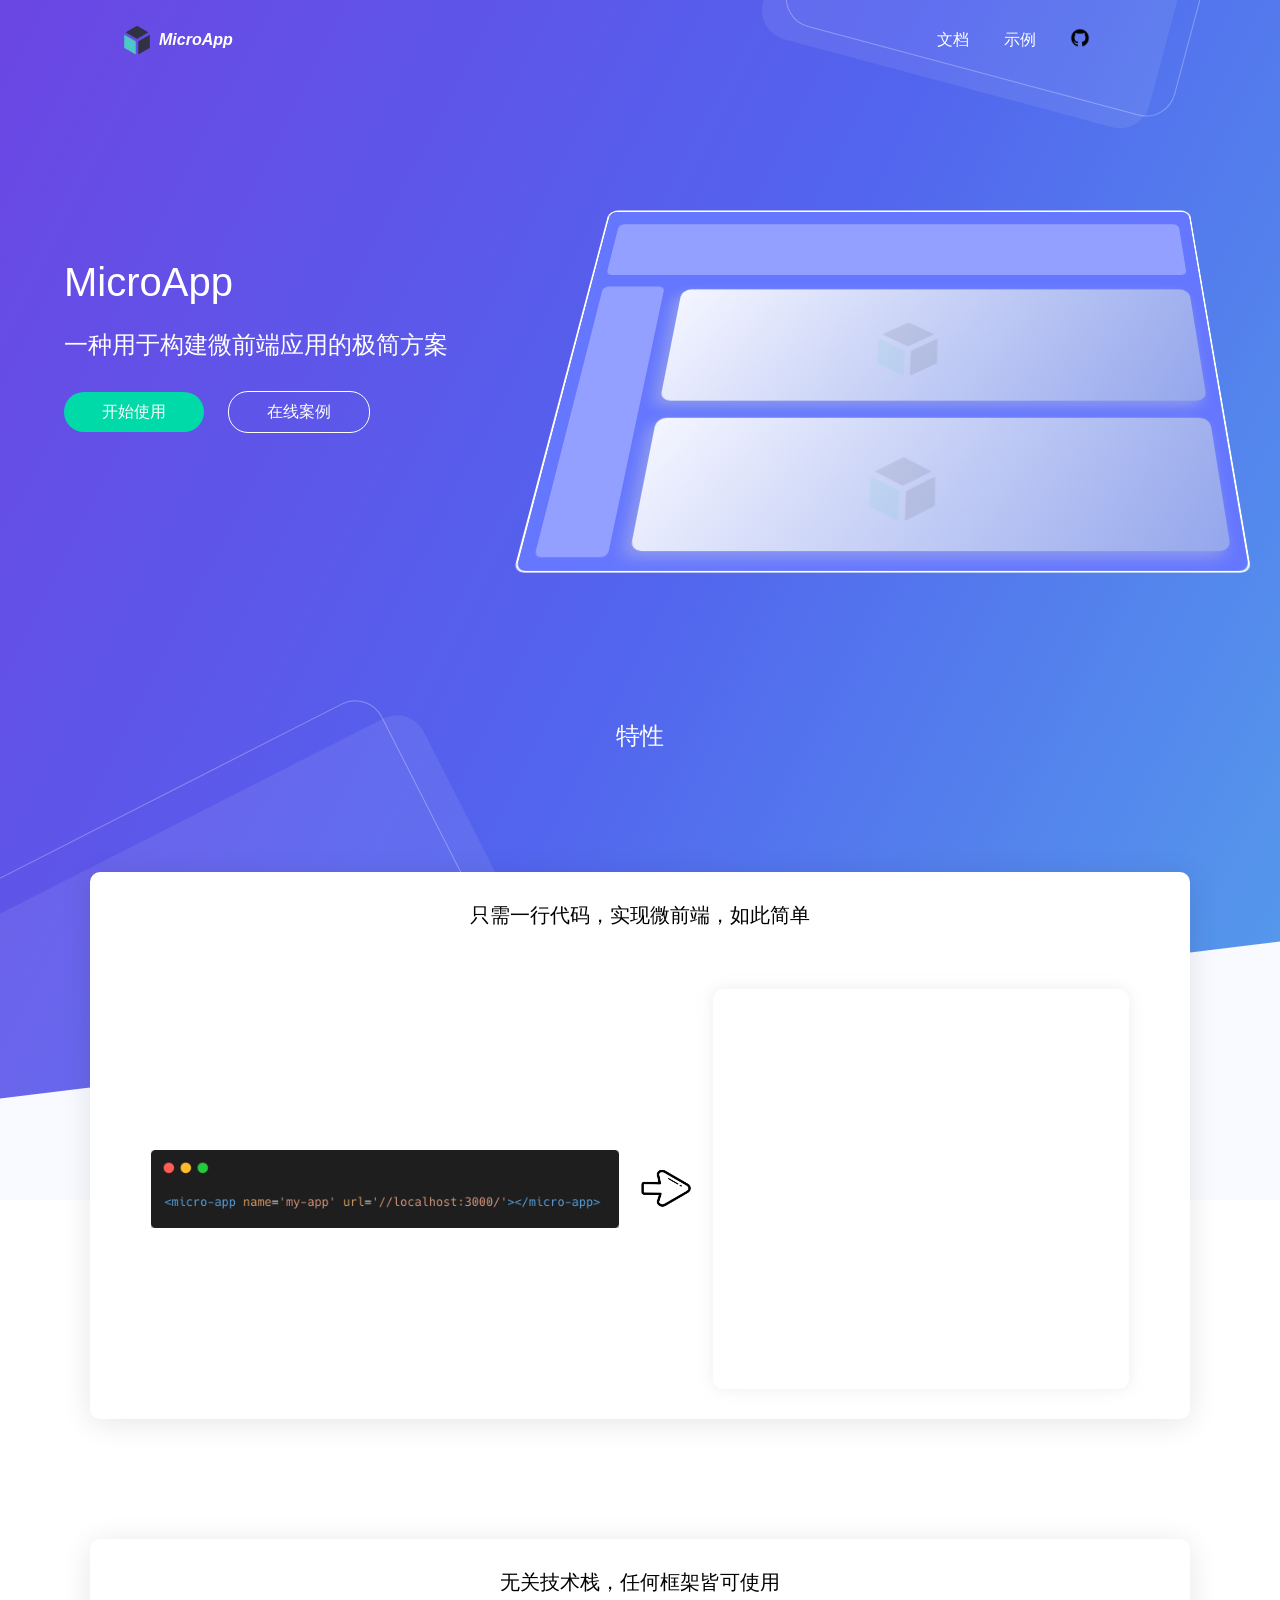
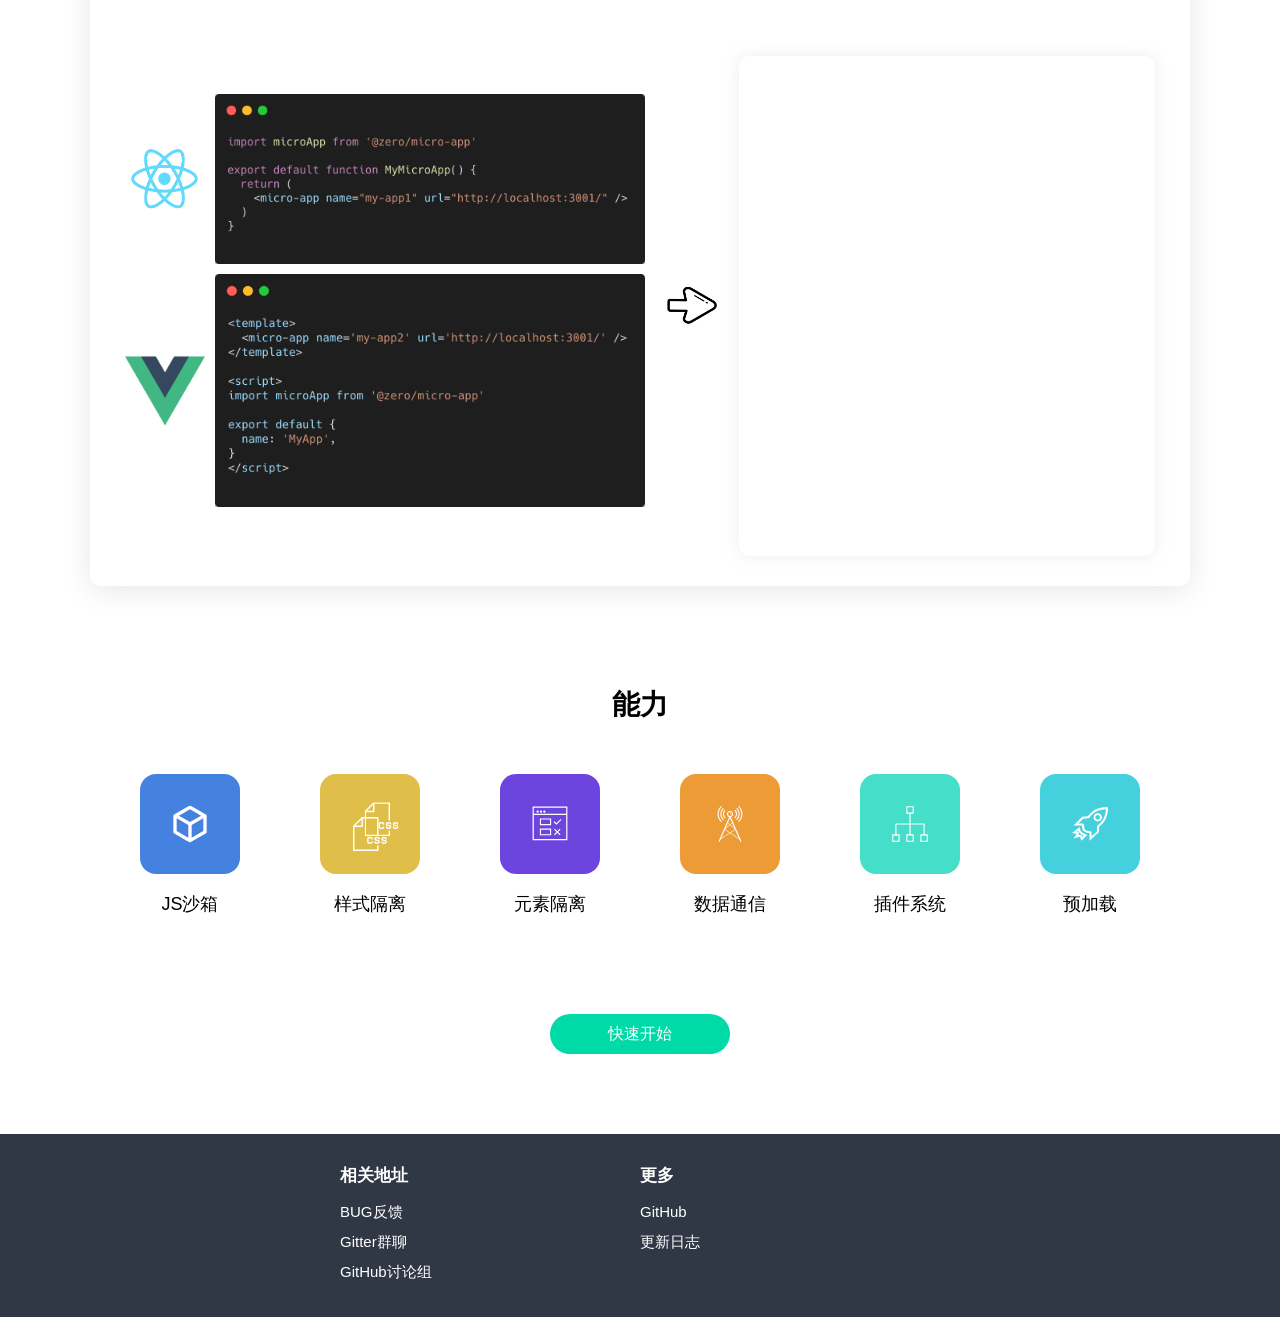
==== index.html @ c5f36322 "deploy: cf877c459aeaa021bcd5daf45420a11767161e3f" ====
<!DOCTYPE html>
<html lang="en">
<head>
  <meta charset="UTF-8">
  <meta http-equiv="X-UA-Compatible" content="IE=edge">
  <meta name="viewport" content="width=device-width, initial-scale=1.0">
  <link rel="shortcut icon" href="./favicon.ico" />
  <title>MicroApp</title>
  <link rel="stylesheet" href="./home/css/index.css">
  <link rel="stylesheet" href="./home/css/animation.css">
  <script src="./home/js/index.umd.js"></script>
  <script src="./home/js/micro-app-loading.js"></script>
  <script src="./home/js/iconfont.js"></script>
</head>
<body>
  <main class="main-page">
    <section class='top-container'>
      <header class='home-header'>
        <div class='logo-con'>
          <a href="/">
            <img src="./home/assets/logo.png" alt="logo" class="logo-img">
            <span class="logo-title">MicroApp</span>
          </a>
        </div>
        <nav class='header-nav'>
          <a class='header-nav-title' href="./docs.html">文档</a>
          <a class='header-nav-title' href="https://zeroing.jd.com/micro-app/demo/" target="blank">示例</a>
          <a class='header-nav-title' href="https://github.com/micro-zoe/micro-app" target="blank"><img class='github-icon' src="./home/assets/github-logo.png" alt="github"></a>
        </nav>
      </header>
      <section class='introduce'>
        <div class='introduce-title'>MicroApp</div>
        <p class='introduce-desc'>一种用于构建微前端应用的极简方案</p>
        <div class="introduce-btn-list">
          <a href="./docs.html" class='btn-start'>开始使用</a>
          <a href="https://zeroing.jd.com/micro-app/demo/" class='btn-coding' target="blank">在线案例</a>
        </div>
      </section>
      <section class="home-show">
        <div class='home-show-main'>
          <div class='home-show-main-back'>
            <div class="home-show-top"></div>
            <div class="home-show-left"></div>
            <div class="home-show-micro-con">
              <div class="home-show-micro">
                <img src="./home/assets/logo.png" alt="logo" class="home-show-logo">
              </div>
              <div class="home-show-micro">
                <img src="./home/assets/logo.png" alt="logo" class="home-show-logo">
              </div>
            </div>
          </div>
        </div>
      </section>
      <aside class="decoration-top"></aside>
      <aside class="decoration-bottom"></aside>
    </section>
    <section class="content-demo">
      <h2 class="content-main-title">特性</h2>

      <section class="content-common">
        <h3 class="content-common-title">只需一行代码，实现微前端，如此简单</h3>
        <div class="content-common-detail">
          <img class='content-one-img' src="./home/assets/one-line.png" alt="">
          <img class='content-common-arrow-right' src="./home/assets/arrow-right.png" alt="">
          <div class='micro-app-con micro-app-con-one'>
            <!-- <micro-app name="my-app1" url="http://localhost:3002/" /> -->
          </div>
        </div>
      </section>

      <section class="content-common">
        <h3 class="content-common-title">无关技术栈，任何框架皆可使用</h3>
        <div class="content-common-detail">
          <div class="content-two-imgs-con">
            <div class="content-two-img-con">
              <img class="content-two-img-logo" src="./home/assets/react-logo.png" alt="">
              <img class="content-two-img-code" src="./home/assets/react-code.png" alt="">
            </div>
            <div class="content-two-img-con">
              <img class="content-two-img-logo" src="./home/assets/vue-logo.png" alt="">
              <img class="content-two-img-code" src="./home/assets/vue-code.png" alt="">
            </div>
          </div>
          <img class='content-common-arrow-right' src="./home/assets/arrow-right.png" alt="">
          <div class='micro-app-con micro-app-con-two'>
            <!-- <micro-app name="my-app2" url="http://localhost:3002/" /> -->
          </div>
        </div>
      </section>

      <section class="ability-list">
        <h2 class="ability-list-title">能力</h2>
        <div class="ability-list-cont">
          <div class="ability-item">
            <div class="ability-item-icon-con">
              <svg class="icon ability-icon-sandbox" aria-hidden="true">
                <use xlink:href="#icon-sandbox"></use>
              </svg>
            </div>
            <h4>JS沙箱</h4>
          </div>
          <div class="ability-item">
            <div class="ability-item-icon-con ability-item-icon-css">
              <svg class="icon ability-icon-css" aria-hidden="true">
                <use xlink:href="#icon-css"></use>
              </svg>
              <svg class="icon ability-icon-css" aria-hidden="true">
                <use xlink:href="#icon-css"></use>
              </svg>
            </div>
            <h4>样式隔离</h4>
          </div>
          <div class="ability-item">
            <div class="ability-item-icon-con ability-item-icon-element">
              <svg class="icon ability-icon-element" aria-hidden="true">
                <use xlink:href="#icon-element"></use>
              </svg>
            </div>
            <h4>元素隔离</h4>
          </div>
          <div class="ability-item">
            <div class="ability-item-icon-con ability-item-icon-tongxun">
              <svg class="icon ability-icon-tongxun" aria-hidden="true">
                <use xlink:href="#icon-tongxun"></use>
              </svg>
            </div>
            <h4>数据通信</h4>
          </div>
          <div class="ability-item">
            <div class="ability-item-icon-con ability-item-icon-plugin">
              <svg class="icon ability-icon-plugin" aria-hidden="true">
                <use xlink:href="#icon-plugin"></use>
              </svg>
            </div>
            <h4>插件系统</h4>
          </div>
          <div class="ability-item">
            <div class="ability-item-icon-con ability-item-icon-prefetch">
              <svg class="icon ability-icon-prefetch" aria-hidden="true">
                <use xlink:href="#icon-prefetch"></use>
              </svg>
            </div>
            <h4>预加载</h4>
          </div>
        </div>
      </section>
      <div class="content-thrid-btn">
        <a href="./docs.html" class='btn-start'>快速开始</a>
      </div>
    </section>
    <footer class="footer">
      <div class="footer-content">
        <dl>
          <dt>相关地址</dt>
          <dd><a target="blank" href="https://github.com/micro-zoe/micro-app/issues">BUG反馈</a></dd>
          <dd><a target="blank" href="https://gitter.im/microzoe/micro-app">Gitter群聊</a></dd>
          <dd><a target="blank" href="https://github.com/micro-zoe/micro-app/discussions">GitHub讨论组</a></dd>
        </dl>
        <dl>
          <dt>更多</dt>
          <dd>
            <a target="blank" href="https://github.com/micro-zoe/micro-app">GitHub</a>
          </dd>
          <dd>
            <a target="blank" href="https://zeroing.jd.com/micro-app/docs.html#/zh-cn/scopedchangelog">更新日志</a>
          </dd>
        </dl>
      </div>
    </footer>
  </main>
  <script src="./home/js/index.js"></script>
</body>
</html>
---- home/css/index.css ----
body {
  margin: 0;
  -webkit-font-smoothing: antialiased;
  font-family: -apple-system, BlinkMacSystemFont, Tahoma, Arial, "Hiragino Sans GB", "Microsoft YaHei", sans-serif;
  width: 100%;
  overflow-x: hidden;
}

a {
  text-decoration: none;
}

dl, dd, dt {
  padding: 0;
  margin: 0;
  list-style: none;
}

.icon {
  width: 1em;
  height: 1em;
  vertical-align: -0.15em;
  fill: currentColor;
  overflow: hidden;
}

.main-page {
  width: 100vw;
  overflow-x: hidden;
}

.top-container {
  position: relative;
  height: 1200px;
  width: 100vw;
  background-image: linear-gradient(117deg, #6B46E3 0%, #5264EE 50%, #55A0EB 100%);
  overflow: hidden;
}

.top-container::after {
  content: '';
  position: absolute;
  top: 85%;
  width: 100%;
  height: 350px;
  background: #F8FAFF;
  transform: skewY(-7deg);
  z-index: 4;
}

.home-header {
  position: absolute;
  top: 0;
  left: 0;
  height: 80px;
  width: 100vw;
  box-sizing: border-box;
  padding: 0 120px;
  display: flex;
  justify-content: space-between;
  z-index: 100;
}

.logo-con {
  height: 100%;
  display: flex;
  align-items: center;
  justify-content: center;
}

.logo-con a {
  display: flex;
  align-items: center;
  justify-content: center;
  height: 80px;
}

.logo-con .logo-img {
  margin-right: 5px;
  width: 34px;
  height: 34px;
}

.logo-con .logo-title {
  color: #FFF;
  font-weight: bold;
  font-style: italic;
  font-size: 16px;
  white-space: nowrap;
}

.header-nav {
  margin-right: 40px;
  white-space: nowrap;
}

.header-nav-title {
  font-size: 16px;
  color: #fff;
  line-height: 80px;
  margin-right: 30px;
  white-space: nowrap;
}

.github-icon {
  width: 20px;
  height: 20px;
  vertical-align: text-bottom;
}

.introduce {
  position: relative;
  margin: 0 auto;
  padding-top: 260px;
  width: 90%;
  max-width: 1200px;
  color: #fff;
  text-align: left;
  vertical-align: top;
  box-sizing: border-box;
  z-index: 5;
}

.introduce .introduce-title {
  color: #fff;
  font-weight: 300;
  font-size: 40px;
  letter-spacing: 0;
  -webkit-font-smoothing: auto;
  animation: title-show .6s 2.4s forwards;
  opacity: 0;
}

.introduce .introduce-desc {
  font-size: 24px;
  color: #FFF;
  letter-spacing: 0;
  animation: title-show .6s 2.6s forwards;
  opacity: 0;
}

.introduce-btn-list {
  margin-top: 30px;
  animation: title-show .6s 2.8s forwards;
  opacity: 0;
}

@keyframes title-show {
  0% {
    opacity: 0;
    transform: translateX(-200px)
  }
  100% {
    opacity: 1;
    transform: translateY(0)
  }
}

.introduce-btn-list a {
  display: inline-block;
  text-align: center;
  color: #fff;
  width: 140px;
  height: 40px;
  font-size: 16px;
  line-height: 40px;
  border-radius: 20px;
  cursor: pointer;
  user-select: none;
}

.introduce .btn-start {
  background: #00DAA8;
}

.introduce .btn-coding {
  color: #fff;
  margin-left: 20px;
  border: 1px solid #fff;
}

.home-show {
  position: absolute;
  top: 120px;
  left: 40%;
  height: 600px;
  width: 900px;
  z-index: 6;
  perspective: 1000px;
}

.decoration-top {
  position: absolute;
  top: -310px;
  right: 80px;
  height: 400px;
  width: 400px;
  background: rgba(255, 255, 255, 0.08);
  transform: rotate(195deg);
  border-radius: 30px;
}

.decoration-top::before {
  content: '';
  position: absolute;
  height: 100%;
  width: 100%;
  bottom: -20px;
  right: 20px;
  border: 1px solid rgba(255, 255, 255, 0.3);
  border-radius: 30px;
}

.decoration-bottom {
  position: absolute;
  width: 540px;
  height: 360px;
  bottom: 30px;
  left: -20px;
  background: rgba(255, 255, 255, 0.08);
  border-radius: 30px;
  transform: skew(7deg, -7deg) rotate(-20deg);
}

.decoration-bottom::before {
  content: '';
  position: absolute;
  height: 100%;
  width: 100%;
  bottom: 30px;
  right: 30px;
  border: 1px solid rgba(255, 255, 255, 0.3);
  border-radius: 30px;
}

.content-demo {
  margin-top: -500px;
  position: relative;
  z-index: 5;
}

.content-main-title {
  text-align: center;
  color: #fff;
  font-size: 24px;
  font-weight: normal;
  -webkit-font-smoothing: auto;
}

.content-common {
  width: 86vw;
  background: #fff;
  box-shadow: 0 4px 30px 0 rgba(0, 0, 0, .1);
  border-radius: 10px;
  margin: 120px auto 0;
  box-sizing: border-box;
  padding: 10px 30px 30px;
}

.content-common-title {
  font-weight: normal;
  font-size: 20px;
  text-align: center;
  -webkit-font-smoothing: auto;
  padding-bottom: 40px;
}

.content-common-detail {
  display: flex;
  align-items: center;
  justify-content: center;
}

.content-one-img {
  width: 45%;
  height: auto;
  opacity: 0;
}

.content-one-img-show {
  animation: one-img-show .6s .2s linear forwards;
}

@keyframes one-img-show {
  0% {
    opacity: 0;
    transform: translateY(-20px)
  }
  100% {
    opacity: 1;
    transform: translateY(0)
  }
}

.content-common-arrow-right {
  width: 5%;
  margin: 0 2%;
  opacity: 0;
}

.content-common-arrow-right-show {
  animation: arrow-right-show .6s .6s ease-out forwards;
}

@keyframes arrow-right-show {
  0% {
    opacity: 0;
    transform: translate3d(-300px, 0, 0) scaleX(3);
  }

  60% {
    transform: translate3d(10px, 0, 0) scaleX(1);
  }

  75% {
    transform: translate3d(-5px, 0, 0) scaleX(0.98);
  }

  to {
    opacity: 1;
    transform: translate3d(0, 0, 0);
  }
}

.micro-app-con {
  position: relative;
  width: 40%;
  height: 400px;
  border-radius: 10px;
  opacity: 0;
  box-shadow: 0 0 15px rgb(210 209 209 / 40%);
}

.micro-app-con-show {
  animation: micro-app-con-show-move .4s .6s linear forwards;
}

@keyframes micro-app-con-show-move {
  from {
    opacity: 0;
  }
  to {
    opacity: 1;
  }
}

.micro-app-con-two {
  height: 500px;
}

.content-two-imgs-con {
  width: 50%;
}

.content-two-img-con {
  display: flex;
  margin-bottom: 10px;
  align-items: center;
  opacity: 0;
}

.content-two-img-con-show {
  animation: two-img-con-move .6s .2s linear forwards;
}

@keyframes two-img-con-move {
  0% {
    opacity: 0;
    transform: translateY(-20px)
  }
  100% {
    opacity: 1;
    transform: translateY(0)
  }
}

.content-two-img-logo {
  width: 80px;
  height: 80px;
  margin-right: 10px;
  display: block;
}

.content-two-img-code {
  width: calc(100% - 90px);
}

.loading-logo {
  position: absolute;
  top: 50%;
  left: 50%;
  transform: translate3d(-50%, -50%, 0);
}

.footer {
  padding: 30px 50px;
  margin-top: 80px;
  background: #303846;
}

.footer-content {
  display: flex;
  justify-content: center;
  color: #fff;
}

.footer-content dl {
  width: 300px;
}

.footer-content a {
  color: #fff;
}

.footer-content a:hover {
  color: #5264EE;
  text-decoration: underline;
}

.footer-content dt {
  font-size: 17px;
  font-weight: bold;
  margin-bottom: 10px;
}

.footer-content dd {
  color: #fff;
  line-height: 2;
  font-size: 15px;
}

.footer-copy {
  text-align: center;
  padding-top: 30px;
  margin-top: 30px;
  font-size: 14px;
  color: #999;
  border-top: 1px solid #555;
}

.ability-list {
  margin-top: 100px;
}

.ability-list-title {
  font-size: 28px;
  text-align: center;
  font-weight: 600;
  -webkit-font-smoothing: auto;
}

.ability-list-cont {
  display: flex;
  justify-content: center;
  margin-top: 50px;
}

.ability-item {
  display: flex;
  flex-direction: column;
  align-items: center;
  margin: 0 40px;
}

.ability-item-icon-con {
  height: 100px;
  width: 100px;
  border-radius: 16px;
  background-color: #4581de;
  display: flex;
  justify-content: center;
  align-items: center;
}

.ability-icon-sandbox {
  height: 40px;
  width: 40px;
}

.ability-item-icon-css {
  background-color: #debd45f7;
  position: relative;
}

.ability-item-icon-element {
  background-color: #6b45de;
}

.ability-item-icon-tongxun {
  background-color: #ec9b37;
}

.ability-item-icon-plugin {
  background-color: #45dec9;
}

.ability-item-icon-prefetch {
  background-color: #45d0de;
}

.ability-icon-css {
  height: 34px;
  width: 34px;
}

.ability-icon-css:nth-child(1) {
  transform: translate3d(0, 10px, 0);
}

.ability-icon-css:nth-child(2) {
  position: absolute;
  top: 50%;
  left: 50%;
  transform: translate3d(-16%, -64%, 0);
}

.ability-icon-element {
  height: 36px;
  width: 36px;
}

.ability-icon-tongxun {
  height: 36px;
  width: 36px;
}

.ability-icon-plugin {
  height: 36px;
  width: 36px;
}

.ability-icon-prefetch {
  height: 36px;
  width: 36px;
}

.ability-item h4 {
  font-weight: normal;
  -webkit-font-smoothing: auto;
  font-size: 18px;
  line-height: 60px;
  margin: 0;
}

.content-thrid-btn {
  text-align: center;
  margin-top: 80px;
}

.content-thrid-btn a {
  display: inline-block;
  text-align: center;
  color: #fff;
  width: 180px;
  height: 40px;
  font-size: 16px;
  line-height: 40px;
  border-radius: 20px;
  cursor: pointer;
  user-select: none;
  background: #00DAA8;;
}
---- home/css/animation.css ----
.home-show-main {
  position: absolute;
  top: 50%;
  left: 45%;
  margin: -270px 0 0 -350px;
  height: 440px;
  width: 650px;
  border-radius: 10px;
  transform-style: preserve-3d;
  backface-visibility: hidden;
  transform-origin: center;
  animation: slope-con .4s 2.2s linear forwards;
}

@keyframes slope-con {
  to {
    transform: rotateX(33deg);
  }
}

.home-show-main::before {
  content: "";
  position: absolute;
  top: 0;
  left: 0;
  right: 0;
  bottom: 0;
  border: 2px solid #fff;
  border-radius: 10px;
  animation: bottom-line-move 1s linear forwards, bottom-line-show .8s 1.5s linear forwards;
}

@keyframes bottom-line-move {
  0% {
    clip-path: inset(0 0 95% 0);
    opacity: 0;
  }
  25% {
    clip-path: inset(0 95% 0 0);
  }
  50% {
    clip-path: inset(95% 0 0 0);
  }
  75% {
    clip-path: inset(0 0 0 95%);
  }
  90% {
    opacity: 1;
  }
  100% {
    clip-path: inset(0 0 95% 0);
    opacity: 0;
  }
}

@keyframes bottom-line-show {
  0% {
    clip-path: inset(0 0 0 0);
    opacity: 0;
  }

  100% {
    clip-path: inset(0 0 0 0);
    opacity: 1;
  }
}

.home-show-main-back {
  position: absolute;
  height: calc(100% - 4px);
  width: calc(100% - 4px);
  left: 2px;
  top: 2px;
  background-color: rgba(101, 119, 255, 1);
  border-radius: 10px;
  opacity: 0;
  animation: home-show-main-back-mv .4s 3s linear forwards;
}

@keyframes home-show-main-back-mv {
  to {
    opacity: 1;
  }
}

@keyframes home-show-main-back-mv2 {
  to {
    transform: translate(-20px, -20px);
  }
}

.home-show-top {
  height: 17%;
  width: 96%;
  background-color: rgba(255, 255, 255, 0.3);
  margin: 3% auto;
  border-radius: 6px;
  opacity: 0;
  animation: top-left-show .6s 3.6s linear forwards;
}

.home-show-left {
  position: absolute;
  left: 2%;
  top: 25%;
  width: 10%;
  height: 72%;
  border-radius: 6px;
  opacity: 0;
  background-color: rgba(255, 255, 255, 0.3);
  animation: top-left-show .6s 4.2s linear forwards;
}

@keyframes top-left-show {
  to {
    opacity: 1;
  }
}

.home-show-micro-con {
  height: 74%;
  width: 83%;
  position: absolute;
  top: 26%;
  left: 15%;
}

.home-show-micro {
  height: 44%;
  width: 100%;
  position: absolute;
  border-radius: 10px;
  left: 0;
  background-image: linear-gradient(302deg, #94a6ec 0%, #f4f6ff 100%);
  box-shadow: -6px 6px 15px rgb(210 209 209 / 40%);
  opacity: 0;
  animation: middle-show-block .8s linear forwards;
}

.home-show-micro:nth-child(1) {
  top: 0%;
  animation-delay: 4.8s;
}

.home-show-micro:nth-child(2) {
  top: 50%;
  animation-delay: 5.4s;
}

@keyframes middle-show-block {
  from {
    opacity: 0;
    animation-timing-function: cubic-bezier(0.755, 0.05, 0.855, 0.06);
    transform: translate3d(0, -20px, 0) scale(1.1);
  }

  to,
  20% {
    opacity: 1;
  }

  20%,
  53%,
  to {
    animation-timing-function: cubic-bezier(0.215, 0.61, 0.355, 1);
    transform: translate3d(0, 0, 0);
  }

  40%,
  43% {
    animation-timing-function: cubic-bezier(0.755, 0.05, 0.855, 0.06);
    transform: translate3d(0, -10px, 0) scale(1.1);
  }

  70% {
    animation-timing-function: cubic-bezier(0.755, 0.05, 0.855, 0.06);
    transform: translate3d(0, -6px, 0) scale(1.05);
  }

  80% {
    transition-timing-function: cubic-bezier(0.215, 0.61, 0.355, 1);
    transform: translate3d(0, 0, 0) scale(0.95);
  }

  90% {
    transform: translate3d(0, -2px, 0) scale(1.02);
  }
}

.home-show-logo {
  position: absolute;
  top: 55%;
  left: 45%;
  height: 80px;
  width: 80px;
  opacity: 0.3;
  margin-top: -40px;
  margin-left: -40px;
  opacity: 0.01;
  animation: home-show-logo-visible .8s linear forwards;
}

@keyframes home-show-logo-visible {
  to {
    opacity: 0.1;
  }
}

.home-show-micro:nth-child(1) .home-show-logo {
  animation-delay: 6.2s;
}

.home-show-micro:nth-child(2) .home-show-logo {
  animation-delay: 6.6s;
}
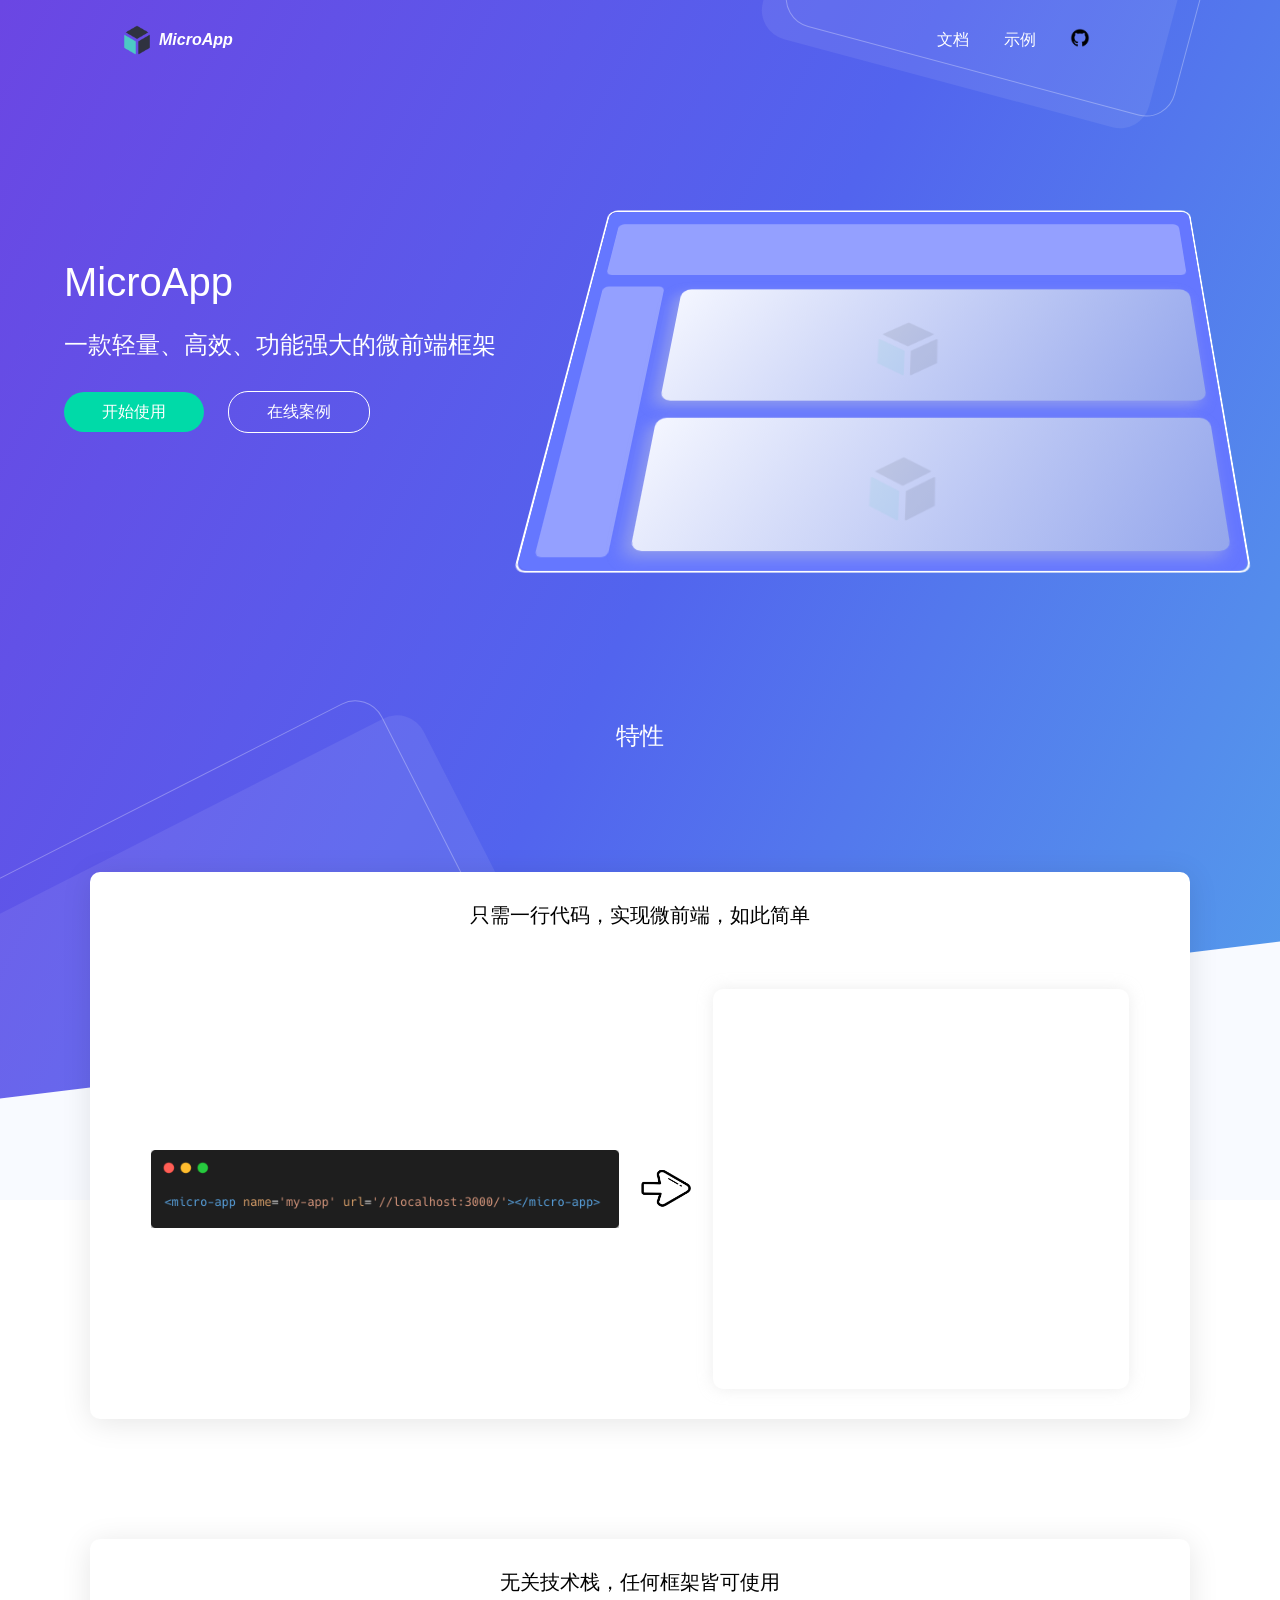
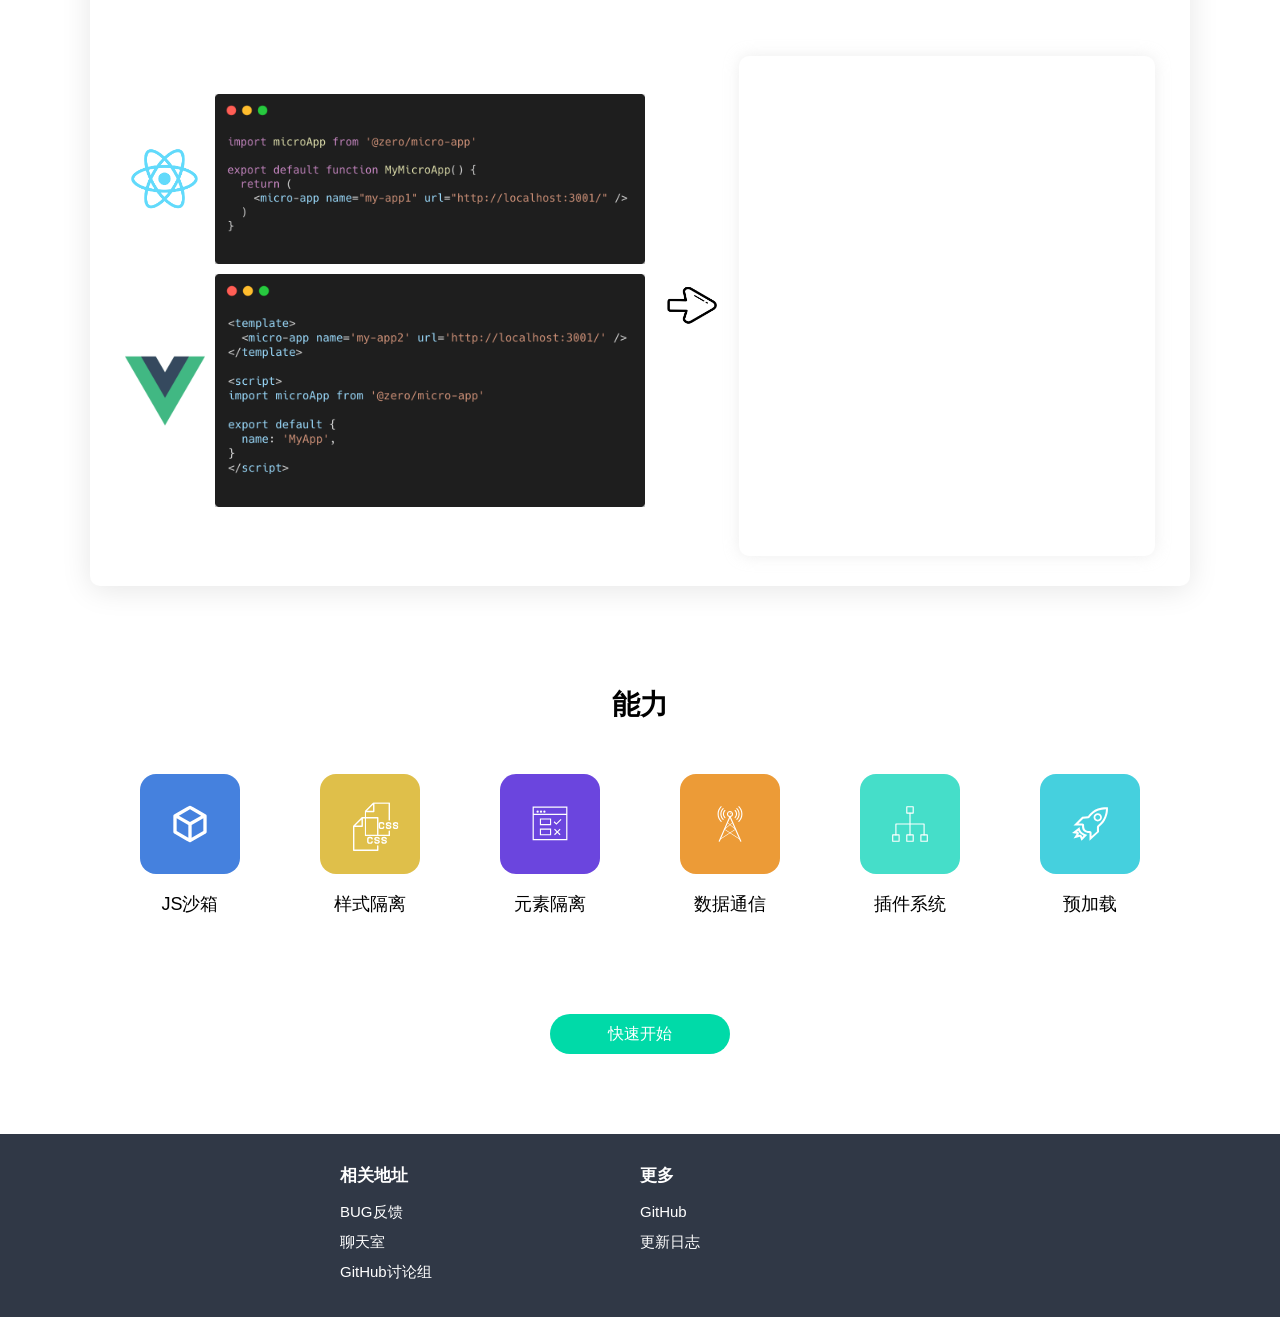
==== commit da75543c: "deploy: 59dc501820f1f591e8e6af069bc38355408f2af5" ====
--- a/index.html
+++ b/index.html
@@ -30,7 +30,7 @@
       </header>
       <section class='introduce'>
         <div class='introduce-title'>MicroApp</div>
-        <p class='introduce-desc'>一种用于构建微前端应用的极简方案</p>
+        <p class='introduce-desc'>一款轻量、高效、功能强大的微前端框架</p>
         <div class="introduce-btn-list">
           <a href="./docs.html" class='btn-start'>开始使用</a>
           <a href="https://zeroing.jd.com/micro-app/demo/" class='btn-coding' target="blank">在线案例</a>
@@ -154,7 +154,7 @@
         <dl>
           <dt>相关地址</dt>
           <dd><a target="blank" href="https://github.com/micro-zoe/micro-app/issues">BUG反馈</a></dd>
-          <dd><a target="blank" href="https://gitter.im/microzoe/micro-app">Gitter群聊</a></dd>
+          <dd><a target="blank" href="https://gitter.im/microzoe/micro-app">聊天室</a></dd>
           <dd><a target="blank" href="https://github.com/micro-zoe/micro-app/discussions">GitHub讨论组</a></dd>
         </dl>
         <dl>
@@ -163,7 +163,7 @@
             <a target="blank" href="https://github.com/micro-zoe/micro-app">GitHub</a>
           </dd>
           <dd>
-            <a target="blank" href="https://zeroing.jd.com/micro-app/docs.html#/zh-cn/scopedchangelog">更新日志</a>
+            <a target="blank" href="https://github.com/micro-zoe/micro-app/releases">更新日志</a>
           </dd>
         </dl>
       </div>
